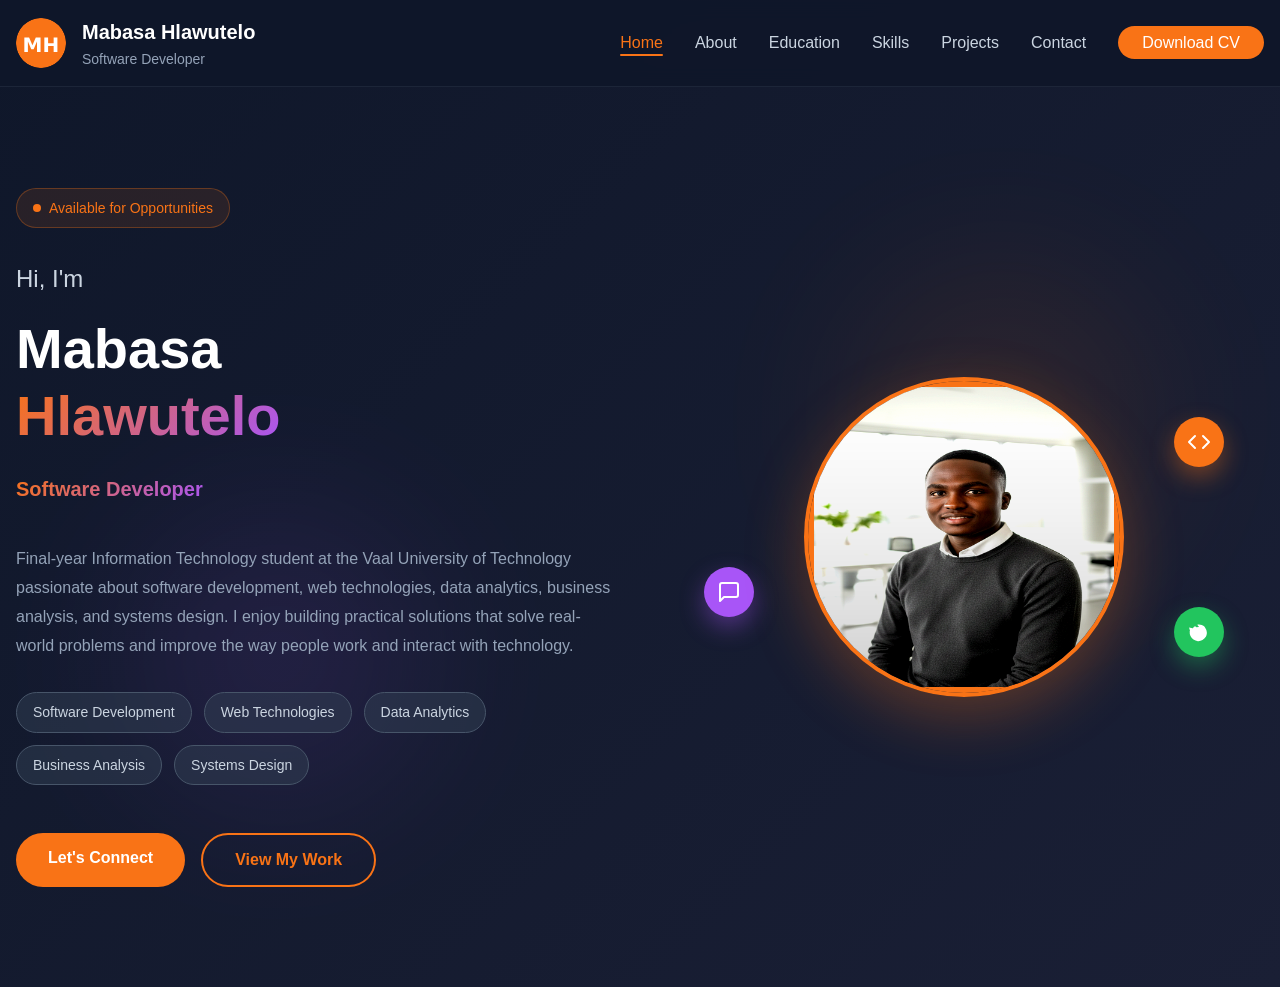
==== index.html @ 320fb447 "Initial portfolio upload" ====
<!DOCTYPE html>
<html lang="en">
<head>
    <meta charset="UTF-8">
    <meta name="viewport" content="width=device-width, initial-scale=1.0">
    <title>Mabasa Hlawutelo - Software Developer</title>
    <link rel="icon" type="image/x-icon" href="images/favicon.ico">
    <link rel="stylesheet" href="styles.css">
</head>
<body>
    <nav class="navbar">
        <div class="nav-container">
            <div class="nav-brand">
                <img src="images/mh-logo.png" alt="MH Logo" class="nav-logo">
                <div class="nav-text">
                    <h2>Mabasa Hlawutelo</h2>
                    <p>Software Developer</p>
                </div>
            </div>
            <ul class="nav-menu">
                <li><a href="index.html" class="nav-link active">Home</a></li>
                <li><a href="about.html" class="nav-link">About</a></li>
                <li><a href="education.html" class="nav-link">Education</a></li>
                <li><a href="skills.html" class="nav-link">Skills</a></li>
                <li><a href="projects.html" class="nav-link">Projects</a></li>
                <li><a href="contact.html" class="nav-link">Contact</a></li>
                <li><a href="resume/hlawutelo_resume.pdf" class="nav-link btn-download" download>Download CV</a></li>
            </ul>
        </div>
    </nav>

    <section class="hero">
        <div class="hero-background">
            <div class="blob blob-1"></div>
            <div class="blob blob-2"></div>
        </div>

        <div class="hero-container">
            <div class="hero-content">
                <div class="badge">
                    <span class="badge-dot"></span>
                    <span>Available for Opportunities</span>
                </div>

                <div class="hero-heading">
                    <p class="greeting">Hi, I'm</p>
                    <h1>
                        <span class="name-first">Mabasa</span><br>
                        <span class="name-last">Hlawutelo</span>
                    </h1>
                    
                    <div class="rotating-title">
                        <p class="title-text">Software Developer</p>
                    </div>
                </div>

                <p class="hero-bio">
                    Final-year Information Technology student at the Vaal University of Technology passionate about software development, web technologies, data analytics, business analysis, and systems design. I enjoy building practical solutions that solve real-world problems and improve the way people work and interact with technology.
                </p>

                <div class="skills-tags">
                    <span class="tag">Software Development</span>
                    <span class="tag">Web Technologies</span>
                    <span class="tag">Data Analytics</span>
                    <span class="tag">Business Analysis</span>
                    <span class="tag">Systems Design</span>
                </div>

                <div class="cta-buttons">
                    <a href="contact.html" class="btn btn-primary">Let's Connect</a>
                    <a href="skills.html" class="btn btn-outline">View My Work</a>
                </div>
            </div>

            <div class="hero-image">
                <div class="floating-icons">
                    <div class="icon-badge icon-code">
                        <svg xmlns="http://www.w3.org/2000/svg" width="24" height="24" viewBox="0 0 24 24" fill="none" stroke="currentColor" stroke-width="2" stroke-linecap="round" stroke-linejoin="round"><polyline points="16 18 22 12 16 6"></polyline><polyline points="8 6 2 12 8 18"></polyline></svg>
                    </div>
                    <div class="icon-badge icon-message">
                        <svg xmlns="http://www.w3.org/2000/svg" width="24" height="24" viewBox="0 0 24 24" fill="none" stroke="currentColor" stroke-width="2" stroke-linecap="round" stroke-linejoin="round"><path d="M21 15a2 2 0 0 1-2 2H7l-4 4V5a2 2 0 0 1 2-2h14a2 2 0 0 1 2 2z"></path></svg>
                    </div>
                    <div class="icon-badge icon-whatsapp">
                        <svg xmlns="http://www.w3.org/2000/svg" width="24" height="24" viewBox="0 0 24 24" fill="currentColor"><path d="M17.472 14.382c-.297-.149-1.758-.867-2.03-.967-.273-.099-.471-.148-.67.15-.197.297-.767.966-.94 1.164-.173.199-.347.223-.644.075-.297-.15-1.255-.463-2.39-1.475-.883-.788-1.48-1.761-1.653-2.059-.173-.297-.018-.458.13-.606.134-.133.298-.347.446-.52.149-.174.198-.298.298-.497.099-.198.05-.371-.025-.52-.075-.149-.669-1.612-.916-2.207-.242-.579-.487-.5-.67-.51-.173-.008-.371-.01-.57-.01-.198 0-.52.074-.792.372-.272.297-1.04 1.016-1.04 2.479 0 1.462 1.065 2.875 1.213 3.074.149.198 2.096 3.2 5.076 4.487.709.306 1.262.489 1.694.625.712.227 1.36.195 1.871.118.571-.085 1.758-.719 2.006-1.413.248-.694.248-1.289.173-1.413-.074-.124-.272-.198-.57-.347m-5.421-7.403h-.004a9.87 9.87 0 00-4.782 1.14l-.46.264-4.744-.993.927 3.285-.3.48a9.868 9.868 0 00.806 4.864c.694 1.424 1.7 2.663 2.973 3.594 1.273.931 2.779 1.44 4.393 1.527 1.614.087 3.197-.267 4.596-1.026 1.399-.759 2.578-1.89 3.368-3.267.79-1.377 1.131-2.99 1.013-4.583-.118-1.592-.635-3.097-1.522-4.375-.887-1.278-2.115-2.249-3.545-2.773-1.43-.524-3.002-.65-4.516-.362z"/></svg>
                    </div>
                </div>
                <div class="profile-image-wrapper">
                    <img src="images/profile.png" alt="Mabasa Hlawutelo" class="profile-image">
                </div>
            </div>
        </div>
    </section>

    <script src="script.js"></script>
</body>
</html>
---- styles.css ----
/* ============================================
   GLOBAL STYLES & VARIABLES
   ============================================ */

:root {
    --primary-orange: #f97316;
    --primary-purple: #a855f7;
    --dark-bg: #0f172a;
    --dark-secondary: #1e293b;
    --dark-tertiary: #334155;
    --text-primary: #ffffff;
    --text-secondary: #cbd5e1;
    --text-muted: #94a3b8;
    --border-color: #475569;
    --transition: all 0.3s ease;
}

* {
    margin: 0;
    padding: 0;
    box-sizing: border-box;
}

html {
    scroll-behavior: smooth;
}

body {
    font-family: 'Segoe UI', Tahoma, Geneva, Verdana, sans-serif;
    background: linear-gradient(135deg, var(--dark-bg) 0%, #1a1f35 100%);
    color: var(--text-primary);
    line-height: 1.6;
    min-height: 100vh;
}

.navbar {
    background: rgba(15, 23, 42, 0.95);
    backdrop-filter: blur(10px);
    border-bottom: 1px solid rgba(148, 163, 184, 0.1);
    position: sticky;
    top: 0;
    z-index: 1000;
    padding: 1rem 0;
}

.nav-container {
    max-width: 1280px;
    margin: 0 auto;
    padding: 0 1rem;
    display: flex;
    justify-content: space-between;
    align-items: center;
}

.nav-brand {
    display: flex;
    align-items: center;
    gap: 1rem;
    text-decoration: none;
    color: var(--text-primary);
}

.nav-logo {
    width: 50px;
    height: 50px;
    border-radius: 50%;
    object-fit: cover;
}

.nav-text h2 {
    font-size: 1.25rem;
    font-weight: 700;
    margin: 0;
}

.nav-text p {
    font-size: 0.875rem;
    color: var(--text-muted);
    margin: 0;
}

.nav-menu {
    display: flex;
    list-style: none;
    gap: 2rem;
    align-items: center;
}

.nav-link {
    color: var(--text-secondary);
    text-decoration: none;
    font-weight: 500;
    transition: var(--transition);
    position: relative;
}

.nav-link:hover,
.nav-link.active {
    color: var(--primary-orange);
}

.nav-link.active::after {
    content: '';
    position: absolute;
    bottom: -5px;
    left: 0;
    right: 0;
    height: 2px;
    background: var(--primary-orange);
    border-radius: 2px;
}

.btn-download {
    background: var(--primary-orange);
    color: white !important;
    padding: 0.5rem 1.5rem;
    border-radius: 50px;
    transition: var(--transition);
}

.btn-download:hover {
    background: #ea580c;
    transform: translateY(-2px);
}

.hero {
    position: relative;
    overflow: hidden;
    padding: 5rem 1rem;
    min-height: 100vh;
    display: flex;
    align-items: center;
}

.hero-background {
    position: absolute;
    inset: 0;
    z-index: 0;
}

.blob {
    position: absolute;
    border-radius: 50%;
    filter: blur(80px);
    opacity: 0.1;
}

.blob-1 {
    width: 300px;
    height: 300px;
    background: var(--primary-orange);
    top: 20%;
    right: 10%;
}

.blob-2 {
    width: 300px;
    height: 300px;
    background: var(--primary-purple);
    bottom: 20%;
    left: 10%;
}

.hero-container {
    max-width: 1280px;
    margin: 0 auto;
    width: 100%;
    display: grid;
    grid-template-columns: 1fr 1fr;
    gap: 3rem;
    align-items: center;
    position: relative;
    z-index: 1;
}

.hero-content {
    display: flex;
    flex-direction: column;
    gap: 2rem;
}

.badge {
    display: inline-flex;
    align-items: center;
    gap: 0.5rem;
    width: fit-content;
    padding: 0.5rem 1rem;
    border: 1px solid rgba(249, 115, 22, 0.3);
    background: rgba(249, 115, 22, 0.1);
    border-radius: 50px;
    font-size: 0.875rem;
    font-weight: 500;
    color: var(--primary-orange);
}

.badge-dot {
    display: inline-block;
    width: 8px;
    height: 8px;
    background: var(--primary-orange);
    border-radius: 50%;
}

.hero-heading {
    display: flex;
    flex-direction: column;
    gap: 1rem;
}

.greeting {
    font-size: 1.5rem;
    color: var(--text-secondary);
    margin: 0;
}

.hero-heading h1 {
    font-size: 3.5rem;
    font-weight: 700;
    line-height: 1.2;
    margin: 0;
}

.name-first {
    color: var(--text-primary);
}

.name-last {
    background: linear-gradient(135deg, var(--primary-orange) 0%, var(--primary-purple) 100%);
    -webkit-background-clip: text;
    -webkit-text-fill-color: transparent;
    background-clip: text;
}

.rotating-title {
    height: 3rem;
    display: flex;
    align-items: center;
    overflow: hidden;
}

.title-text {
    font-size: 1.25rem;
    font-weight: 600;
    background: linear-gradient(135deg, var(--primary-orange) 0%, var(--primary-purple) 100%);
    -webkit-background-clip: text;
    -webkit-text-fill-color: transparent;
    background-clip: text;
    margin: 0;
    animation: fadeInOut 4s ease-in-out infinite;
}

@keyframes fadeInOut {
    0%, 100% { opacity: 1; }
    45%, 55% { opacity: 1; }
    50% { opacity: 0; }
}

.hero-bio {
    font-size: 1rem;
    color: var(--text-muted);
    line-height: 1.8;
    max-width: 600px;
}

.skills-tags {
    display: flex;
    flex-wrap: wrap;
    gap: 0.75rem;
}

.tag {
    padding: 0.5rem 1rem;
    border: 1px solid var(--border-color);
    background: rgba(51, 65, 85, 0.5);
    border-radius: 50px;
    font-size: 0.875rem;
    color: var(--text-secondary);
}

.cta-buttons {
    display: flex;
    gap: 1rem;
    flex-wrap: wrap;
    margin-top: 1rem;
}

.btn {
    padding: 0.75rem 2rem;
    border-radius: 50px;
    font-weight: 600;
    text-decoration: none;
    transition: var(--transition);
    display: inline-block;
    cursor: pointer;
    border: none;
    font-size: 1rem;
}

.btn-primary {
    background: var(--primary-orange);
    color: white;
}

.btn-primary:hover {
    background: #ea580c;
    transform: translateY(-2px);
    box-shadow: 0 10px 20px rgba(249, 115, 22, 0.3);
}

.btn-outline {
    background: transparent;
    color: var(--primary-orange);
    border: 2px solid var(--primary-orange);
}

.btn-outline:hover {
    background: rgba(249, 115, 22, 0.1);
    transform: translateY(-2px);
}

.hero-image {
    position: relative;
    display: flex;
    justify-content: center;
    align-items: center;
}

.floating-icons {
    position: absolute;
    inset: 0;
    display: flex;
    align-items: center;
    justify-content: center;
}

.icon-badge {
    position: absolute;
    width: 50px;
    height: 50px;
    border-radius: 50%;
    display: flex;
    align-items: center;
    justify-content: center;
    color: white;
    box-shadow: 0 10px 25px rgba(0, 0, 0, 0.3);
}

.icon-code {
    background: var(--primary-orange);
    top: 40px;
    right: 40px;
    box-shadow: 0 10px 25px rgba(249, 115, 22, 0.4);
}

.icon-message {
    background: var(--primary-purple);
    bottom: 80px;
    left: 40px;
    box-shadow: 0 10px 25px rgba(168, 85, 247, 0.4);
}

.icon-whatsapp {
    background: #22c55e;
    bottom: 40px;
    right: 40px;
    box-shadow: 0 10px 25px rgba(34, 197, 94, 0.4);
}

.profile-image-wrapper {
    position: relative;
    z-index: 10;
    width: 320px;
    height: 320px;
    border: 4px solid var(--primary-orange);
    border-radius: 50%;
    overflow: hidden;
    box-shadow: 0 20px 60px rgba(249, 115, 22, 0.3);
}

.profile-image {
    width: 100%;
    height: 100%;
    object-fit: cover;
}

@media (max-width: 768px) {
    .nav-menu {
        gap: 1rem;
        font-size: 0.875rem;
    }

    .btn-download {
        padding: 0.4rem 1rem;
        font-size: 0.875rem;
    }

    .hero-container {
        grid-template-columns: 1fr;
        gap: 2rem;
        padding: 2rem 0;
    }

    .hero-heading h1 {
        font-size: 2.5rem;
    }

    .profile-image-wrapper {
        width: 250px;
        height: 250px;
    }

    .floating-icons .icon-badge {
        width: 40px;
        height: 40px;
    }

    .floating-icons .icon-badge svg {
        width: 20px;
        height: 20px;
    }
}

@media (max-width: 640px) {
    .nav-container {
        flex-direction: column;
        gap: 1rem;
    }

    .nav-menu {
        flex-direction: column;
        gap: 0.5rem;
        width: 100%;
    }

    .hero-heading h1 {
        font-size: 2rem;
    }

    .hero-bio {
        font-size: 0.9rem;
    }

    .skills-tags {
        gap: 0.5rem;
    }

    .tag {
        font-size: 0.75rem;
        padding: 0.4rem 0.8rem;
    }

    .profile-image-wrapper {
        width: 200px;
        height: 200px;
    }
}

.container {
    max-width: 1280px;
    margin: 0 auto;
    padding: 0 1rem;
}

.section {
    padding: 5rem 1rem;
    min-height: 100vh;
    display: flex;
    align-items: center;
}

.section-title {
    text-align: center;
    margin-bottom: 3rem;
}

.section-label {
    font-size: 0.875rem;
    font-weight: 600;
    text-transform: uppercase;
    letter-spacing: 2px;
    color: var(--primary-orange);
    margin-bottom: 1rem;
}

.section-heading {
    font-size: 3rem;
    font-weight: 700;
    margin: 0;
}

.section-heading .highlight {
    background: linear-gradient(135deg, var(--primary-orange) 0%, var(--primary-purple) 100%);
    -webkit-background-clip: text;
    -webkit-text-fill-color: transparent;
    background-clip: text;
}

.card {
    background: rgba(30, 41, 59, 0.5);
    border: 1px solid rgba(148, 163, 184, 0.1);
    border-radius: 12px;
    padding: 2rem;
    backdrop-filter: blur(10px);
    transition: var(--transition);
}

.card:hover {
    border-color: rgba(249, 115, 22, 0.3);
    background: rgba(30, 41, 59, 0.7);
    transform: translateY(-5px);
}

footer {
    background: rgba(15, 23, 42, 0.95);
    border-top: 1px solid rgba(148, 163, 184, 0.1);
    padding: 2rem;
    text-align: center;
    color: var(--text-muted);
}
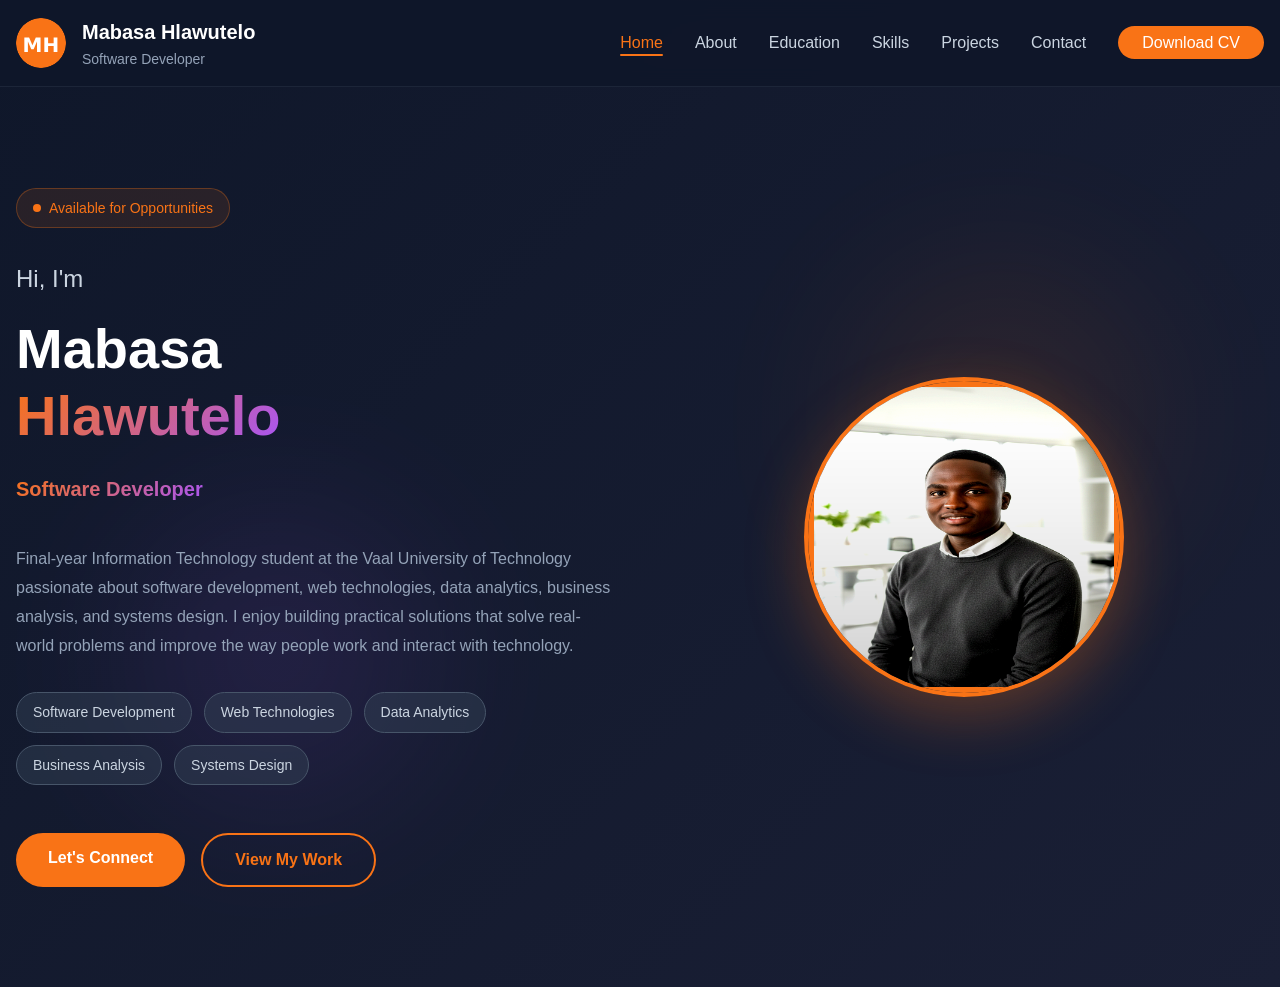
==== commit cb440faf: "Update portfolio" ====
--- a/index.html
+++ b/index.html
@@ -73,24 +73,14 @@
             </div>
 
             <div class="hero-image">
-                <div class="floating-icons">
-                    <div class="icon-badge icon-code">
-                        <svg xmlns="http://www.w3.org/2000/svg" width="24" height="24" viewBox="0 0 24 24" fill="none" stroke="currentColor" stroke-width="2" stroke-linecap="round" stroke-linejoin="round"><polyline points="16 18 22 12 16 6"></polyline><polyline points="8 6 2 12 8 18"></polyline></svg>
-                    </div>
-                    <div class="icon-badge icon-message">
-                        <svg xmlns="http://www.w3.org/2000/svg" width="24" height="24" viewBox="0 0 24 24" fill="none" stroke="currentColor" stroke-width="2" stroke-linecap="round" stroke-linejoin="round"><path d="M21 15a2 2 0 0 1-2 2H7l-4 4V5a2 2 0 0 1 2-2h14a2 2 0 0 1 2 2z"></path></svg>
-                    </div>
-                    <div class="icon-badge icon-whatsapp">
-                        <svg xmlns="http://www.w3.org/2000/svg" width="24" height="24" viewBox="0 0 24 24" fill="currentColor"><path d="M17.472 14.382c-.297-.149-1.758-.867-2.03-.967-.273-.099-.471-.148-.67.15-.197.297-.767.966-.94 1.164-.173.199-.347.223-.644.075-.297-.15-1.255-.463-2.39-1.475-.883-.788-1.48-1.761-1.653-2.059-.173-.297-.018-.458.13-.606.134-.133.298-.347.446-.52.149-.174.198-.298.298-.497.099-.198.05-.371-.025-.52-.075-.149-.669-1.612-.916-2.207-.242-.579-.487-.5-.67-.51-.173-.008-.371-.01-.57-.01-.198 0-.52.074-.792.372-.272.297-1.04 1.016-1.04 2.479 0 1.462 1.065 2.875 1.213 3.074.149.198 2.096 3.2 5.076 4.487.709.306 1.262.489 1.694.625.712.227 1.36.195 1.871.118.571-.085 1.758-.719 2.006-1.413.248-.694.248-1.289.173-1.413-.074-.124-.272-.198-.57-.347m-5.421-7.403h-.004a9.87 9.87 0 00-4.782 1.14l-.46.264-4.744-.993.927 3.285-.3.48a9.868 9.868 0 00.806 4.864c.694 1.424 1.7 2.663 2.973 3.594 1.273.931 2.779 1.44 4.393 1.527 1.614.087 3.197-.267 4.596-1.026 1.399-.759 2.578-1.89 3.368-3.267.79-1.377 1.131-2.99 1.013-4.583-.118-1.592-.635-3.097-1.522-4.375-.887-1.278-2.115-2.249-3.545-2.773-1.43-.524-3.002-.65-4.516-.362z"/></svg>
-                    </div>
-                </div>
                 <div class="profile-image-wrapper">
                     <img src="images/profile.png" alt="Mabasa Hlawutelo" class="profile-image">
                 </div>
             </div>
+
         </div>
     </section>
 
     <script src="script.js"></script>
 </body>
-</html>
+</html>
